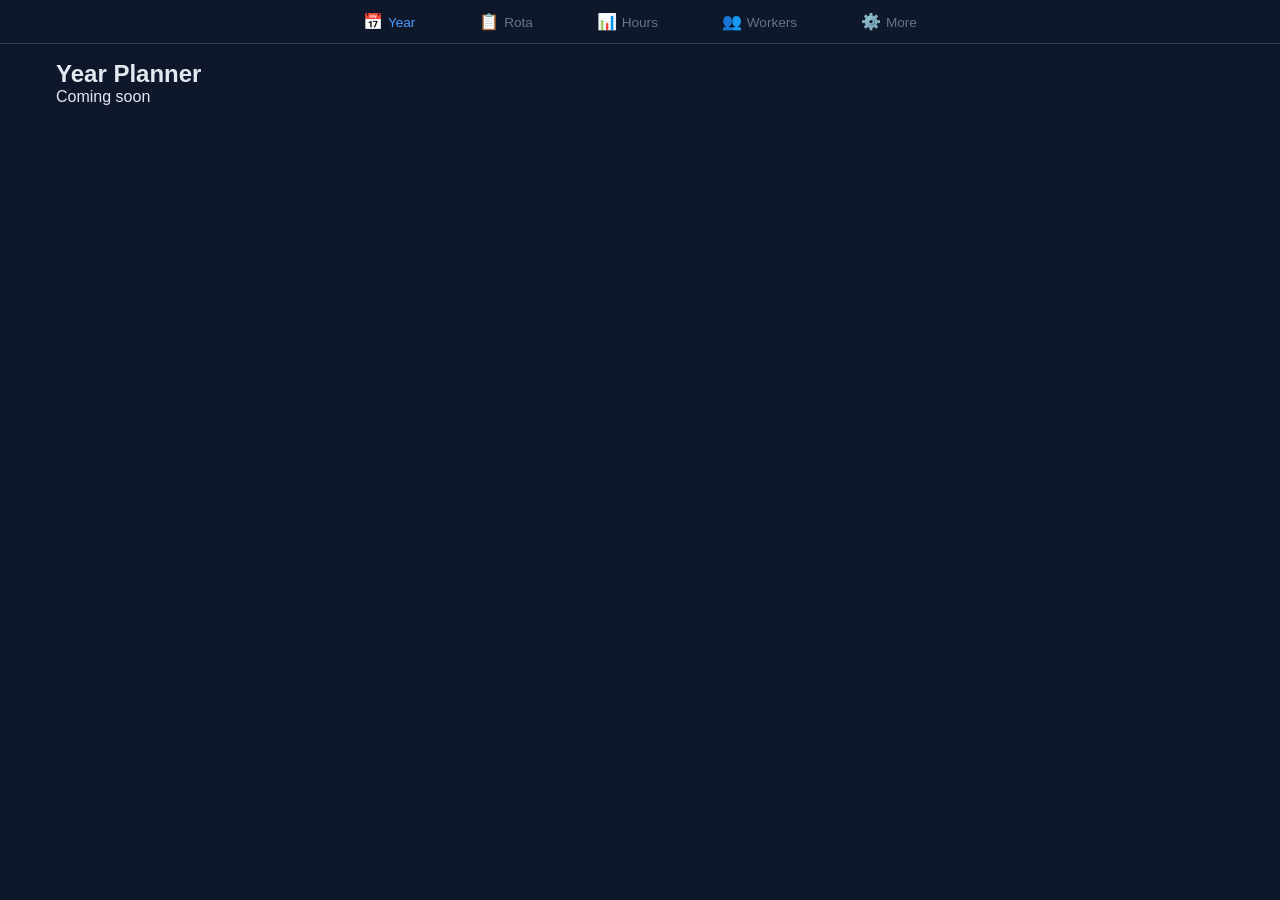
==== index.html @ 10953c2e "feat: project scaffold with app shell, routing, and test runner" ====
<!DOCTYPE html>
<html lang="en">
<head>
  <meta charset="UTF-8">
  <meta name="viewport" content="width=device-width, initial-scale=1.0">
  <title>Ryan's Rotas</title>
  <link rel="stylesheet" href="src/css/styles.css">
</head>
<body>
  <nav class="nav-tabs" id="nav">
    <button class="nav-tab active" data-screen="yearPlanner">
      <span class="nav-tab-icon">📅</span>Year
    </button>
    <button class="nav-tab" data-screen="monthlyRota">
      <span class="nav-tab-icon">📋</span>Rota
    </button>
    <button class="nav-tab" data-screen="hours">
      <span class="nav-tab-icon">📊</span>Hours
    </button>
    <button class="nav-tab" data-screen="workers">
      <span class="nav-tab-icon">👥</span>Workers
    </button>
    <button class="nav-tab" data-screen="settings">
      <span class="nav-tab-icon">⚙️</span>More
    </button>
  </nav>

  <div id="screen-yearPlanner" class="screen active"></div>
  <div id="screen-monthlyRota" class="screen"></div>
  <div id="screen-hours" class="screen"></div>
  <div id="screen-workers" class="screen"></div>
  <div id="screen-settings" class="screen"></div>

  <div id="modal-root"></div>

  <script type="module" src="src/js/app.js"></script>
</body>
</html>
---- src/css/styles.css ----
*, *::before, *::after { box-sizing: border-box; margin: 0; padding: 0; }

:root {
  --bg: #0f172a;
  --bg-card: #1e293b;
  --bg-card-alt: #1a2744;
  --bg-home: #0a1628;
  --bg-away: #1a0d06;
  --border: #334155;
  --text: #e2e8f0;
  --text-muted: #94a3b8;
  --text-dim: #64748b;
  --blue: #4a9eff;
  --blue-badge: #1e40af;
  --amber: #f59e0b;
  --amber-badge: #b45309;
  --green: #22c55e;
  --red: #ef4444;
  --purple: #a855f7;
}

html { font-size: 16px; }
body {
  font-family: -apple-system, BlinkMacSystemFont, 'Segoe UI', Roboto, sans-serif;
  background: var(--bg);
  color: var(--text);
  min-height: 100vh;
  padding-bottom: 4rem;
}

.nav-tabs {
  position: fixed;
  bottom: 0;
  left: 0;
  right: 0;
  display: flex;
  background: #0f172a;
  border-top: 1px solid var(--border);
  z-index: 100;
}

.nav-tab {
  flex: 1;
  padding: 0.5rem 0;
  text-align: center;
  color: var(--text-dim);
  text-decoration: none;
  font-size: 0.75rem;
  cursor: pointer;
  border: none;
  background: none;
}

.nav-tab.active { color: var(--blue); }
.nav-tab-icon { font-size: 1.2rem; display: block; margin-bottom: 2px; }

.screen { display: none; padding: 1rem; }
.screen.active { display: block; }

.header {
  display: flex;
  align-items: center;
  justify-content: space-between;
  padding: 0.75rem 1rem;
  background: var(--bg-card);
  border-bottom: 1px solid var(--border);
  position: sticky;
  top: 0;
  z-index: 50;
}
.header h1 { font-size: 1.1rem; }
.header-actions { display: flex; gap: 0.5rem; }

.btn {
  padding: 0.5rem 1rem;
  border: none;
  border-radius: 6px;
  cursor: pointer;
  font-size: 0.85rem;
  font-weight: 600;
}
.btn-primary { background: var(--blue); color: white; }
.btn-success { background: var(--green); color: white; }
.btn-danger { background: var(--red); color: white; }
.btn-ghost {
  background: transparent;
  color: var(--text-muted);
  border: 1px solid var(--border);
}

.card {
  background: var(--bg-card);
  border: 1px solid var(--border);
  border-radius: 8px;
  padding: 1rem;
  margin-bottom: 0.75rem;
}

.badge {
  display: inline-block;
  padding: 1px 6px;
  border-radius: 4px;
  font-size: 0.65rem;
  font-weight: 700;
  text-transform: uppercase;
}
.badge-home { background: var(--blue-badge); color: white; }
.badge-away { background: var(--amber-badge); color: white; }

input, select {
  background: var(--bg);
  color: var(--text);
  border: 1px solid var(--border);
  border-radius: 6px;
  padding: 0.5rem;
  font-size: 0.85rem;
  width: 100%;
}
label {
  display: block;
  font-size: 0.8rem;
  color: var(--text-muted);
  margin-bottom: 0.25rem;
}
.form-group { margin-bottom: 1rem; }

.modal-overlay {
  position: fixed;
  inset: 0;
  background: rgba(0,0,0,0.7);
  display: flex;
  align-items: center;
  justify-content: center;
  z-index: 200;
}
.modal {
  background: var(--bg-card);
  border: 1px solid var(--border);
  border-radius: 12px;
  padding: 1.5rem;
  width: 90%;
  max-width: 500px;
  max-height: 80vh;
  overflow-y: auto;
}
.modal h2 { font-size: 1.1rem; margin-bottom: 1rem; }

@media (min-width: 768px) {
  body { padding-bottom: 0; }
  .nav-tabs {
    position: static;
    border-top: none;
    border-bottom: 1px solid var(--border);
    justify-content: center;
    gap: 1rem;
  }
  .nav-tab { flex: none; padding: 0.75rem 1.5rem; font-size: 0.85rem; }
  .nav-tab-icon { display: inline; margin-right: 0.3rem; font-size: 1rem; }
  .screen { max-width: 1200px; margin: 0 auto; }
}
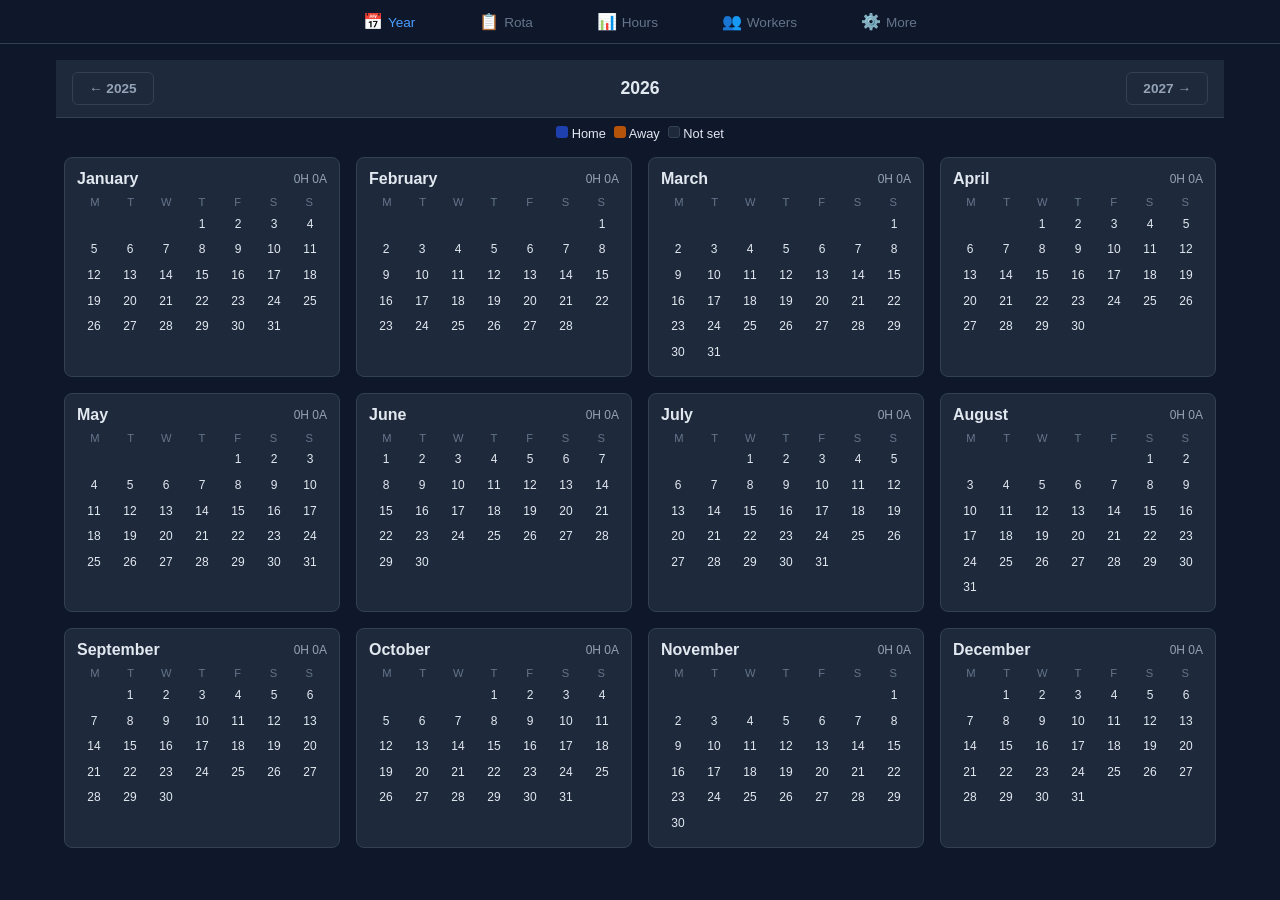
==== commit a1856762: "feat: Excel, PDF export and JSON backup Co-Authored-By: Claude Sonnet 4.6 <noreply@anthropic.com>" ====
--- a/index.html
+++ b/index.html
@@ -33,6 +33,9 @@
 
   <div id="modal-root"></div>
 
+  <script src="src/js/lib/xlsx.full.min.js"></script>
+  <script src="src/js/lib/jspdf.umd.min.js"></script>
+  <script src="src/js/lib/jspdf.plugin.autotable.min.js"></script>
   <script type="module" src="src/js/app.js"></script>
 </body>
 </html>
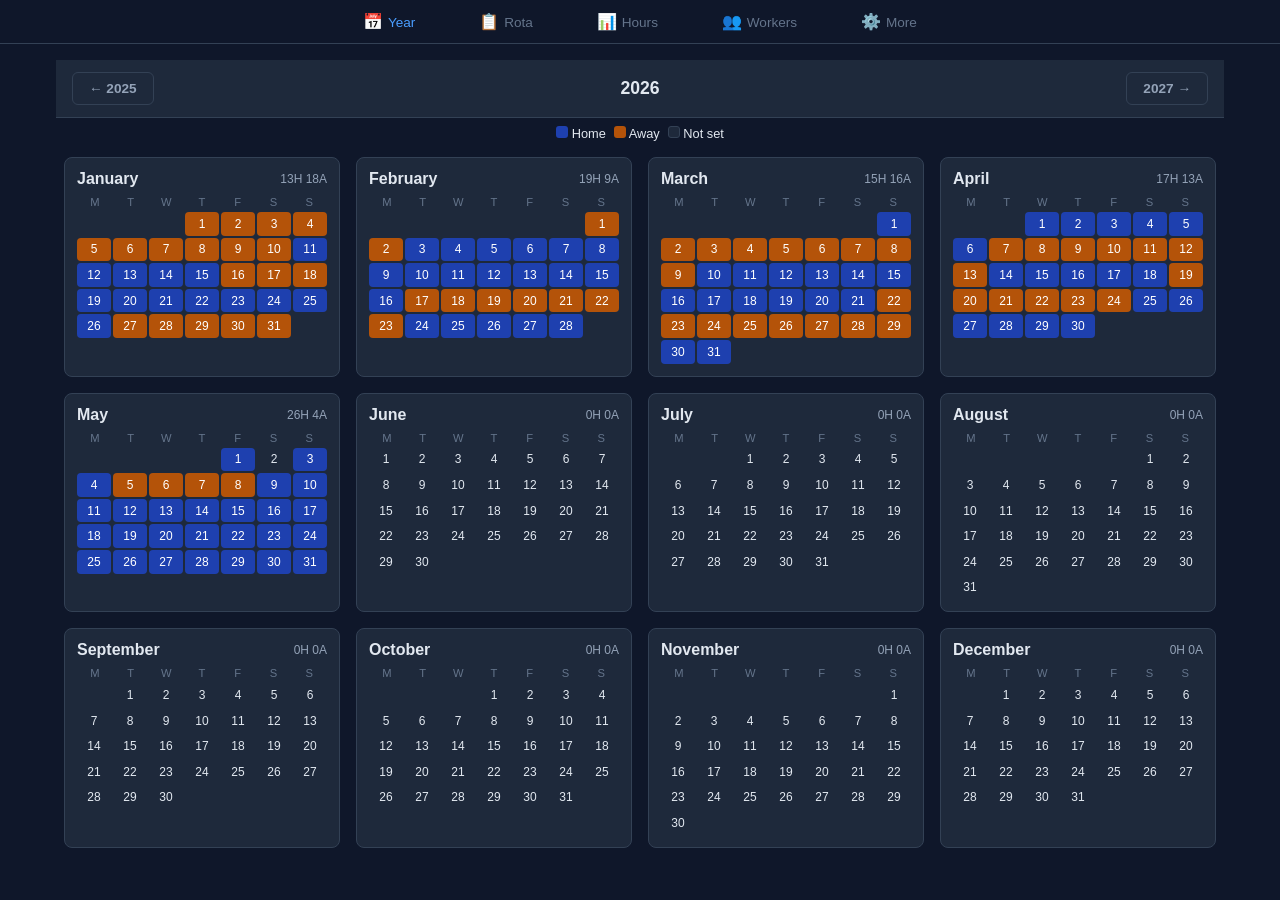
==== commit e6dddbe6: "fix: updated preload with full 2025+2026 calendar data, cache bust" ====
--- a/index.html
+++ b/index.html
@@ -4,7 +4,7 @@
   <meta charset="UTF-8">
   <meta name="viewport" content="width=device-width, initial-scale=1.0">
   <title>Ryan's Rotas</title>
-  <link rel="stylesheet" href="src/css/styles.css">
+  <link rel="stylesheet" href="src/css/styles.css?v=2">
 </head>
 <body>
   <nav class="nav-tabs" id="nav">
@@ -36,6 +36,6 @@
   <script src="src/js/lib/xlsx.full.min.js"></script>
   <script src="src/js/lib/jspdf.umd.min.js"></script>
   <script src="src/js/lib/jspdf.plugin.autotable.min.js"></script>
-  <script type="module" src="src/js/app.js"></script>
+  <script type="module" src="src/js/app.js?v=2"></script>
 </body>
 </html>
